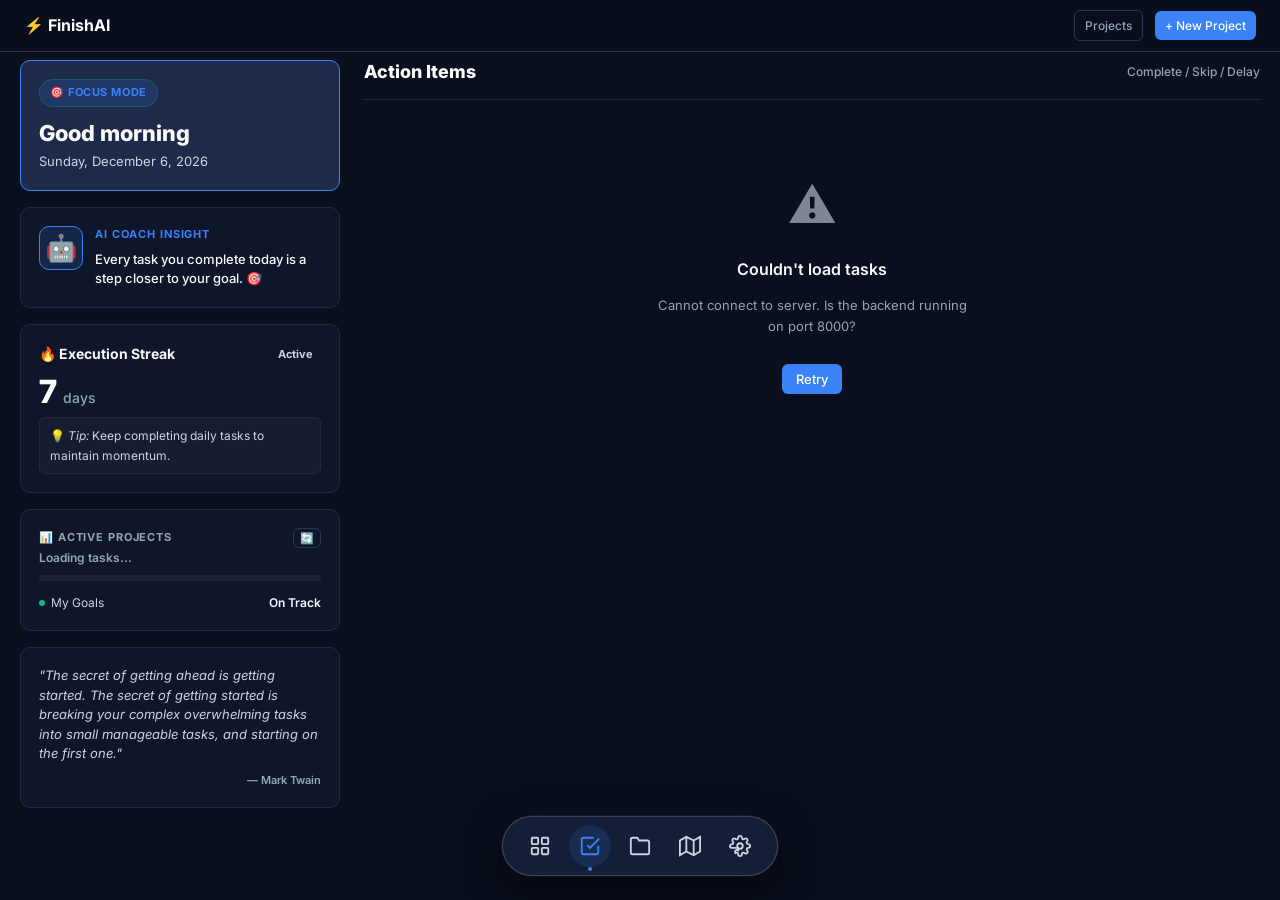
==== frontend/daily.html @ c92a13ca "Initial commit: FinishAI - Intelligent AI Execution Coach & Roadmap Platform" ====
<!DOCTYPE html>
<html lang="en">
<head>
  <meta charset="UTF-8" />
  <meta name="viewport" content="width=device-width, initial-scale=1.0" />
  <title>Today's Tasks — FinishAI</title>
  <meta name="description" content="FinishAI Focus Mode — complete today's tasks across all your projects." />
  <link rel="icon" type="image/png" href="img/logo.png" />
  <link rel="preconnect" href="https://fonts.googleapis.com" />
  <link href="https://fonts.googleapis.com/css2?family=Inter:wght@400;500;600;700;800;900&display=swap" rel="stylesheet" />
  <link rel="stylesheet" href="css/style.css?v=20260718_1" />
  <link rel="stylesheet" href="css/components.css?v=20260718_1" />
  <link rel="stylesheet" href="css/animations.css?v=20260718_1" />
  <style>
    @media (max-width: 992px) {
      .daily-2col {
        grid-template-columns: 1fr !important;
      }
    }
    .focus-badge {
      display: inline-flex;
      align-items: center;
      gap: 6px;
      padding: 4px 10px;
      border-radius: 99px;
      background: rgba(16, 185, 129, 0.1);
      border: 1px solid rgba(16, 185, 129, 0.25);
      font-size: 11px;
      font-weight: 700;
      color: var(--success);
      margin-bottom: 12px;
      letter-spacing: 0.05em;
    }
    .daily-task-card {
      background: #0F1629 !important;
      border: 1px solid #1E2A45 !important;
      border-radius: 10px;
      padding: 16px 20px;
      display: flex;
      align-items: center;
      gap: 14px;
      transition: transform 150ms ease, border-color 150ms ease, box-shadow 150ms ease;
    }
    .daily-task-card:hover {
      transform: translateY(-2px);
      border-color: #2D3748 !important;
      box-shadow: 0 4px 12px rgba(0, 0, 0, 0.25);
    }
    .daily-task-card.completed {
      opacity: 0.6;
    }
    .daily-task-card.skipped {
      opacity: 0.45;
    }
  </style>
</head>
<body>
  <!-- FIXED TOP BAR -->
  <header class="topbar-fixed">
    <a href="dashboard.html" class="topbar-brand">
      <span>⚡ FinishAI</span>
    </a>
    
    <div class="topbar-right">
      <a href="projects.html" class="btn btn-ghost btn-sm">Projects</a>
      <a href="dashboard.html" class="btn btn-primary btn-sm">+ New Project</a>
    </div>
  </header>

  <!-- FIXED BOTTOM DOCK -->
  <nav class="dock">
    <a href="dashboard.html" class="dock-item" data-label="Dashboard">
      <svg viewBox="0 0 24 24"><rect x="3" y="3" width="7" height="7" rx="1"/><rect x="14" y="3" width="7" height="7" rx="1"/><rect x="14" y="14" width="7" height="7" rx="1"/><rect x="3" y="14" width="7" height="7" rx="1"/></svg>
    </a>
    <a href="daily.html" class="dock-item active" data-label="Today">
      <svg viewBox="0 0 24 24"><path d="M9 11l3 3L22 4"/><path d="M21 12v7a2 2 0 0 1-2 2H5a2 2 0 0 1-2-2V5a2 2 0 0 1 2-2h11"/></svg>
    </a>
    <a href="projects.html" class="dock-item" data-label="Projects">
      <svg viewBox="0 0 24 24"><path d="M22 19a2 2 0 0 1-2 2H4a2 2 0 0 1-2-2V5a2 2 0 0 1 2-2h5l2 3h9a2 2 0 0 1 2 2z"/></svg>
    </a>
    <a href="roadmap.html" class="dock-item" data-label="Roadmap">
      <svg viewBox="0 0 24 24"><polygon points="1 6 1 22 8 18 16 22 23 18 23 2 16 6 8 2 1 6"/><line x1="8" y1="2" x2="8" y2="18"/><line x1="16" y1="6" x2="16" y2="22"/></svg>
    </a>
    <a href="#" class="dock-item" data-label="Settings" onclick="window.App.showToast('Coming soon!','Settings panel coming next.','info'); return false;">
      <svg viewBox="0 0 24 24"><circle cx="12" cy="12" r="3"/><path d="M19.4 15a1.65 1.65 0 0 0 .33 1.82l.06.06a2 2 0 0 1 0 2.83 2 2 0 0 1-2.83 0l-.06-.06a1.65 1.65 0 0 0-1.82-.33 1.65 1.65 0 0 0-1 1.51V21a2 2 0 0 1-2 2 2 2 0 0 1-2-2v-.09A1.65 1.65 0 0 0 9 19.4a1.65 1.65 0 0 0-1.82.33l-.06.06a2 2 0 0 1 0-2.83 2 2 0 0 1 2.83 0l.06-.06a1.65 1.65 0 0 0 .33-1.82 1.65 1.65 0 0 0-1.51-1H3a2 2 0 0 1-2-2 2 2 0 0 1 2-2h.09A1.65 1.65 0 0 0 4.6 9a1.65 1.65 0 0 0-.33-1.82l-.06-.06a2 2 0 0 1 0-2.83 2 2 0 0 1 2.83 0l.06.06a1.65 1.65 0 0 0 1.82.33H9a1.65 1.65 0 0 0 1-1.51V3a2 2 0 0 1 2-2 2 2 0 0 1 2 2v.09a1.65 1.65 0 0 0 1 1.51 1.65 1.65 0 0 0 1.82-.33l.06-.06a2 2 0 0 1 2.83 0 2 2 0 0 1 0 2.83l-.06.06a1.65 1.65 0 0 0-.33 1.82V9a1.65 1.65 0 0 0 1.51 1H21a2 2 0 0 1 2 2 2 2 0 0 1-2 2h-.09a1.65 1.65 0 0 0-1.51 1z"/></svg>
    </a>
  </nav>

  <!-- MAIN CONTENT -->
  <div class="main-content">
    <div class="page-content" style="max-width: 1360px;">

      <div style="display: grid; grid-template-columns: 320px 1fr; gap: 24px; align-items: start;" class="daily-2col">
        
        <!-- LEFT COLUMN: 320px fixed, 5 cards -->
        <div style="display: flex; flex-direction: column; gap: 16px; position: sticky; top: 72px;">
          
          <!-- Card 1 — Greeting -->
          <div class="card" style="background: var(--bg-elevated); border-color: var(--border-active); padding: 18px;">
            <div class="focus-badge mb-12" style="background: rgba(59, 130, 246, 0.15); color: var(--primary); padding: 4px 10px; border-radius: 99px; font-weight: 700; font-size: 11px; display: inline-block;">
              🎯 FOCUS MODE
            </div>
            <h1 id="daily-greeting" style="font-size: 22px; font-weight: 800; color: var(--text-primary); margin-bottom: 4px;">Good afternoon</h1>
            <div id="today-date" class="text-secondary" style="font-size: 13px;"></div>
          </div>

          <!-- Card 2 — AI Coach -->
          <div class="coach-card card" style="background: #0F1629; border: 1px solid #1E2A45; display: flex; gap: 12px; align-items: flex-start; padding: 18px;">
            <div class="coach-avatar" style="font-size: 26px; background: rgba(59, 130, 246, 0.15); width: 44px; height: 44px; border-radius: 10px; display: flex; align-items: center; justify-content: center; flex-shrink: 0;">🤖</div>
            <div>
              <div style="font-size: 11px; font-weight: 700; color: var(--primary); letter-spacing: 0.08em; text-transform: uppercase; margin-bottom: 6px;">AI COACH INSIGHT</div>
              <p id="motivation-message" style="color: var(--text-primary); font-size: 13px; line-height: 1.5; margin: 0; font-weight: 500;"></p>
            </div>
          </div>

          <!-- Card 3 — Streak -->
          <div class="card" style="background: #0F1629; border: 1px solid #1E2A45; padding: 18px;">
            <div class="flex items-center justify-between mb-8">
              <span style="font-size: 14px; font-weight: 700; color: var(--text-primary);">🔥 Execution Streak</span>
              <span class="badge badge-primary" style="font-weight: 700; font-size: 11px;">Active</span>
            </div>
            <div style="font-size: 32px; font-weight: 800; color: var(--text-primary); line-height: 1.1; margin-bottom: 8px;">
              7 <span style="font-size: 14px; font-weight: 500; color: var(--text-muted);">days</span>
            </div>
            <div style="font-size: 12px; color: var(--text-secondary); background: rgba(255,255,255,0.03); padding: 8px 10px; border-radius: 6px; border: 1px solid var(--border-subtle);">
              💡 <em>Tip:</em> Keep completing daily tasks to maintain momentum.
            </div>
          </div>

          <!-- Card 4 — Project Progress -->
          <div class="card" style="background: #0F1629; border: 1px solid #1E2A45; padding: 18px;">
            <div class="flex items-center justify-between mb-10">
              <span style="font-size: 11px; font-weight: 700; color: var(--text-muted); letter-spacing: 0.08em; text-transform: uppercase;">📊 ACTIVE PROJECTS</span>
              <button class="btn btn-ghost btn-sm" onclick="loadTodayTasks()" title="Refresh" style="padding: 2px 6px; font-size: 11px;">🔄</button>
            </div>
            <div id="daily-stats" style="font-size: 12px; font-weight: 600; color: var(--text-primary); margin-bottom: 8px;">
              <span class="text-muted">Loading tasks...</span>
            </div>
            <div class="progress-bar-container mb-12" style="background: rgba(255,255,255,0.05); height: 6px; border-radius: 99px; overflow: hidden;">
              <div class="progress-bar-fill" id="daily-progress-bar" style="width: 0%; background: linear-gradient(90deg, var(--primary), var(--purple)); height: 100%; transition: width 300ms ease;"></div>
            </div>
            <div style="display: flex; flex-direction: column; gap: 8px;">
              <div style="display: flex; align-items: center; justify-content: space-between; font-size: 12px;">
                <span style="color: var(--text-secondary); display: flex; align-items: center; gap: 6px;"><span style="width:6px;height:6px;border-radius:50%;background:var(--success);display:inline-block;"></span> My Goals</span>
                <span style="font-weight:600; color:var(--text-primary);">On Track</span>
              </div>
            </div>
          </div>

          <!-- Card 5 — Motivation Quote -->
          <div class="card" style="background: #0F1629; border: 1px solid #1E2A45; padding: 18px;">
            <p style="font-size: 13px; font-style: italic; color: var(--text-secondary); line-height: 1.5; margin: 0 0 8px 0;">
              "The secret of getting ahead is getting started. The secret of getting started is breaking your complex overwhelming tasks into small manageable tasks, and starting on the first one."
            </p>
            <div style="font-size: 11px; font-weight: 600; color: var(--text-muted); text-align: right;">— Mark Twain</div>
          </div>

        </div>

        <!-- RIGHT COLUMN: Today's Tasks List -->
        <div style="display: flex; flex-direction: column; gap: 16px; min-width: 0;">
          <div class="flex items-center justify-between mb-4 flex-wrap gap-8" style="border-bottom: 1px solid var(--border-subtle); padding-bottom: 16px;">
            <h2 style="font-size: 18px; font-weight: 800; color: var(--text-primary); margin: 0;">Action Items</h2>
            <span class="text-muted" style="font-size: 12px; font-weight: 500;">Complete / Skip / Delay</span>
          </div>

          <!-- TASKS LIST -->
          <div id="daily-tasks-container" class="flex flex-col gap-12">
            <div class="card" style="height: 70px;"></div>
            <div class="card" style="height: 70px;"></div>
          </div>

          <!-- SKIPPED / DELAYED MESSAGE -->
          <div id="skipped-message" style="display: none; margin-top: 16px;"></div>
        </div>

      </div>

    </div>
  </div>

  <!-- Celebration Overlay -->
  <div id="celebration-overlay" style="display: none; position: fixed; inset: 0; background: rgba(0,0,0,0.7); backdrop-filter: blur(8px); z-index: 9990; align-items: center; justify-content: center;"></div>

  <script src="js/api.js"></script>
  <script src="js/app.js"></script>
  <script src="js/daily.js"></script>
</body>
</html>
---- frontend/css/style.css ----
/* FinishAI — Global Design System & Styles (Linear.app Aesthetic + macOS Dock) */
@import url('https://fonts.googleapis.com/css2?family=Inter:wght@400;500;600;700;800;900&display=swap');

/* ─── EXACT COLORS & DESIGN TOKENS ────────────────────────────────────────── */
:root {
  --bg-page: #0A0F1E;
  --bg-card: #162038;
  --bg-elevated: #1D2A4A;
  --bg-hover: #25345A;
  --bg-active: #2D3E6B;
  --primary: #3B82F6;
  --purple: #8B5CF6;
  --success: #10B981;
  --warning: #F59E0B;
  --danger: #EF4444;
  --text-primary: #F8FAFC;
  --text-secondary: #CBD5E1;
  --text-muted: #94A3B8;
  --border-default: #283658;
  --border-subtle: #1D2846;
  --border-active: #3B82F6;

  /* Aliases & Gradients for backwards compatibility during migration */
  --bg-main: var(--bg-page);
  --bg-secondary: var(--bg-card);
  --bg-input: var(--bg-elevated);
  --border: var(--border-default);
  --border-hover: var(--border-active);
  --primary-dark: #2563EB;
  --primary-light: #60A5FA;
  --secondary: var(--purple);
  --gradient: linear-gradient(135deg, var(--primary), var(--purple));
  --gradient-hover: linear-gradient(135deg, #2563EB, #7C3AED);
  --gradient-text: linear-gradient(135deg, #60A5FA, #A78BFA);
  --gradient-warm: linear-gradient(135deg, var(--warning), var(--danger));
  --gradient-success: linear-gradient(135deg, var(--success), #059669);

  --success-bg: rgba(16, 185, 129, 0.15);
  --warning-bg: rgba(245, 158, 11, 0.15);
  --error-bg: rgba(239, 68, 68, 0.15);
  --info-bg: rgba(59, 130, 246, 0.15);
  --error: var(--danger);
  --info: var(--primary);

  --shadow: 0 8px 24px rgba(0, 0, 0, 0.35);
  --shadow-sm: 0 4px 12px rgba(0, 0, 0, 0.25);
  --shadow-lg: 0 16px 48px rgba(0, 0, 0, 0.5);

  --border-radius: 10px;
  --radius: 10px;

  --transition: all 150ms ease;
  --transition-fast: all 150ms ease;
}

/* ─── RESET & BASE ──────────────────────────────────────────────────────────── */
*, *::before, *::after {
  box-sizing: border-box;
  margin: 0;
  padding: 0;
}

html {
  scroll-behavior: smooth;
  font-size: 16px;
}

body {
  font-family: 'Inter', -apple-system, BlinkMacSystemFont, sans-serif;
  background-color: var(--bg-page);
  color: var(--text-primary);
  line-height: 1.6;
  min-height: 100vh;
  -webkit-font-smoothing: antialiased;
  -moz-osx-font-smoothing: grayscale;
  overflow-x: hidden;
}

img {
  max-width: 100%;
  display: block;
}

a {
  color: var(--primary);
  text-decoration: none;
  transition: var(--transition);
}

a:hover {
  color: var(--primary-light);
}

/* ─── TYPOGRAPHY ────────────────────────────────────────────────────────────── */
.section-label, .uppercase-label {
  font-size: 10px;
  font-weight: 600;
  letter-spacing: 0.08em;
  color: var(--text-muted);
  text-transform: uppercase;
}

body, p, .body-text {
  font-size: 13px;
  font-weight: 400;
  color: var(--text-secondary);
}

.content-text {
  font-size: 14px;
  font-weight: 500;
  color: #E2E8F0;
}

h1, h2, h3, h4, h5, h6 {
  font-weight: 600;
  color: var(--text-primary);
  line-height: 1.3;
}

h1 { font-size: 20px; }
h2 { font-size: 18px; }
h3 { font-size: 16px; }
h4 { font-size: 15px; }
h5, h6 { font-size: 14px; }

.stat-num, .number-bold, strong, b {
  font-weight: 700;
}

.text-gradient {
  background: var(--gradient-text);
  -webkit-background-clip: text;
  -webkit-text-fill-color: transparent;
  background-clip: text;
}

.text-primary { color: var(--text-primary) !important; }
.text-secondary { color: var(--text-secondary) !important; }
.text-muted { color: var(--text-muted) !important; }
.text-success { color: var(--success) !important; }
.text-warning { color: var(--warning) !important; }
.text-error { color: var(--danger) !important; }
.text-center { text-align: center; }

/* ─── TOP BAR (APPLY TO ALL PAGES) ─────────────────────────────────────────── */
.topbar, .topbar-fixed {
  position: fixed;
  top: 0; left: 0; right: 0;
  height: 52px;
  background: rgba(10, 15, 30, 0.92);
  backdrop-filter: blur(16px);
  -webkit-backdrop-filter: blur(16px);
  border-bottom: 1px solid var(--border-default);
  z-index: 99999 !important;
  padding: 0 24px;
  display: flex;
  justify-content: space-between;
  align-items: center;
}

.topbar-brand {
  font-family: 'Inter', sans-serif;
  font-weight: 700;
  font-size: 16px;
  color: #FFFFFF;
  display: flex;
  align-items: center;
  gap: 8px;
  text-decoration: none;
}

.topbar-right {
  display: flex;
  align-items: center;
  gap: 12px;
}

.avatar-circle {
  width: 32px;
  height: 32px;
  border-radius: 50%;
  background: var(--bg-hover);
  border: 1px solid #3B82F6;
  color: var(--text-primary);
  font-size: 13px;
  font-weight: 600;
  display: flex;
  align-items: center;
  justify-content: center;
  cursor: pointer;
}

/* ─── BOTTOM DOCK (APPLY TO ALL PAGES) ─────────────────────────────────────── */
.dock {
  position: fixed !important;
  bottom: 24px !important;
  left: 50% !important;
  transform: translateX(-50%) !important;
  background: rgba(22, 32, 56, 0.95) !important;
  backdrop-filter: blur(20px);
  -webkit-backdrop-filter: blur(20px);
  border: 1px solid rgba(255, 255, 255, 0.18) !important;
  border-radius: 99px !important;
  padding: 8px 16px !important;
  display: flex !important;
  align-items: center;
  gap: 8px !important;
  z-index: 99999 !important;
  box-shadow: 0 12px 36px rgba(0, 0, 0, 0.65), 0 0 0 1px rgba(255, 255, 255, 0.08) !important;
}

.dock-item {
  position: relative;
  width: 42px;
  height: 42px;
  display: flex;
  align-items: center;
  justify-content: center;
  border-radius: 50%;
  color: var(--text-secondary);
  transition: all 150ms ease;
  text-decoration: none;
}

.dock-item svg {
  width: 22px;
  height: 22px;
  stroke: currentColor;
  stroke-width: 2;
  fill: none;
}

.dock-item:hover {
  background: rgba(255, 255, 255, 0.1);
  color: #FFFFFF;
  transform: translateY(-2px);
}

.dock-item.active {
  background: rgba(59, 130, 246, 0.15);
  color: var(--primary);
}

.dock-item.active::after {
  content: '';
  position: absolute;
  bottom: -4px;
  left: 50%;
  transform: translateX(-50%);
  width: 4px;
  height: 4px;
  background: var(--primary);
  border-radius: 50%;
}

.dock-item::before {
  content: attr(data-label);
  position: absolute;
  bottom: calc(100% + 8px);
  left: 50%;
  transform: translateX(-50%);
  background: var(--border-default);
  color: var(--text-primary);
  font-size: 12px;
  font-weight: 500;
  padding: 4px 8px;
  border-radius: 6px;
  white-space: nowrap;
  pointer-events: none;
  opacity: 0;
  transition: opacity 150ms ease;
  border: 1px solid #2D3748;
}

.dock-item:hover::before {
  opacity: 1;
}

/* ─── PAGE CONTENT PADDING & LAYOUT ────────────────────────────────────────── */
.app-layout {
  display: block;
  min-height: 100vh;
}

.main-content {
  min-height: 100vh;
  display: flex;
  flex-direction: column;
}

.page-content {
  padding-top: 60px;
  padding-bottom: 80px;
  max-width: 1000px;
  width: 100%;
  margin: 0 auto;
  padding-left: 20px;
  padding-right: 20px;
}

.container {
  max-width: 1000px;
  margin: 0 auto;
  padding: 0 20px;
}

/* ─── CARDS (APPLY EVERYWHERE) ─────────────────────────────────────────────── */
.card {
  background: var(--bg-card);
  border: 1px solid var(--border-default);
  border-radius: 10px;
  padding: 16px 20px;
  transition: border-color 150ms ease;
}

.card:hover {
  border-color: #2D3748;
}

/* ─── BUTTONS ──────────────────────────────────────────────────────────────── */
.btn {
  display: inline-flex;
  align-items: center;
  justify-content: center;
  gap: 6px;
  border-radius: 6px;
  font-family: 'Inter', sans-serif;
  font-size: 13px;
  font-weight: 500;
  cursor: pointer;
  transition: all 150ms ease;
  white-space: nowrap;
  text-decoration: none;
}

.btn-primary {
  background: var(--primary);
  color: white;
  border: none;
  padding: 7px 14px;
}

.btn-primary:hover {
  background: #2563EB;
  color: white;
}

.btn-ghost {
  background: transparent;
  color: var(--text-muted);
  border: 1px solid var(--border-default);
  padding: 6px 12px;
}

.btn-ghost:hover {
  color: var(--text-secondary);
  border-color: #2D3748;
  background: var(--bg-card);
}

.btn-secondary {
  background: var(--bg-elevated);
  color: var(--text-primary);
  border: 1px solid var(--border-default);
  padding: 6px 12px;
}

.btn-secondary:hover {
  background: var(--bg-hover);
  border-color: #2D3748;
  color: var(--text-primary);
}

.btn-danger {
  background: transparent;
  color: var(--danger);
  border: 1px solid #2D1515;
  padding: 6px 12px;
}

.btn-danger:hover {
  background: #2D1515;
  color: var(--danger);
}

.btn-sm {
  padding: 5px 10px;
  font-size: 12px;
}

.btn-icon {
  padding: 6px;
  border-radius: 6px;
  background: transparent;
  border: 1px solid var(--border-default);
  color: var(--text-muted);
  cursor: pointer;
  transition: var(--transition);
}

.btn-icon:hover {
  background: var(--bg-hover);
  color: var(--text-primary);
  border-color: #2D3748;
}

/* ─── FORMS & UTILITIES ─────────────────────────────────────────────────────── */
.form-group {
  display: flex;
  flex-direction: column;
  gap: 6px;
}

.form-label {
  font-size: 12px;
  font-weight: 500;
  color: var(--text-secondary);
}

.form-input, .form-textarea, .form-select {
  background: var(--bg-elevated);
  border: 1px solid var(--border-default);
  border-radius: 6px;
  padding: 10px 14px;
  color: var(--text-primary);
  font-family: 'Inter', sans-serif;
  font-size: 13px;
  transition: border-color 150ms ease;
  width: 100%;
  outline: none;
}

.form-input:focus, .form-textarea:focus, .form-select:focus {
  border-color: var(--primary);
}

.form-input::placeholder, .form-textarea::placeholder {
  color: var(--text-muted);
}

.form-textarea {
  resize: vertical;
  min-height: 90px;
  line-height: 1.5;
}

/* ─── BADGES / STATUS CHIPS ─────────────────────────────────────────────────── */
.badge {
  display: inline-flex;
  align-items: center;
  gap: 4px;
  padding: 3px 8px;
  border-radius: 4px;
  font-size: 11px;
  font-weight: 500;
}

.badge-personal { background: #1A1A3E; color: var(--purple); }
.badge-study { background: #0F2E1E; color: var(--success); }
.badge-work { background: #1E2A0F; color: #84CC16; }
.badge-on_track, .badge-success { background: #0F2E1E; color: var(--success); }
.badge-behind, .badge-error { background: #2E0F0F; color: var(--danger); }
.badge-at_risk, .badge-warning { background: #2E1E0F; color: var(--warning); }
.badge-muted { background: var(--bg-elevated); color: var(--text-muted); }

/* ─── GRID & LAYOUT UTILITIES ───────────────────────────────────────────────── */
.flex { display: flex; }
.flex-col { flex-direction: column; }
.items-center { align-items: center; }
.justify-between { justify-content: space-between; }
.justify-center { justify-content: center; }
.flex-1 { flex: 1; }
.flex-wrap { flex-wrap: wrap; }
.gap-4 { gap: 4px; }
.gap-8 { gap: 8px; }
.gap-10 { gap: 10px; }
.gap-12 { gap: 12px; }
.gap-16 { gap: 16px; }

.grid-2 { display: grid; grid-template-columns: repeat(2, 1fr); gap: 12px; }
.grid-3 { display: grid; grid-template-columns: repeat(3, 1fr); gap: 12px; }
.grid-4 { display: grid; grid-template-columns: repeat(4, 1fr); gap: 10px; }

.mb-4 { margin-bottom: 4px; }
.mb-8 { margin-bottom: 8px; }
.mb-12 { margin-bottom: 12px; }
.mb-16 { margin-bottom: 16px; }
.mb-24 { margin-bottom: 24px; }
.mt-4 { margin-top: 4px; }
.mt-8 { margin-top: 8px; }
.mt-12 { margin-top: 12px; }
.mt-16 { margin-top: 16px; }

/* ─── PROGRESS BAR ──────────────────────────────────────────────────────────── */
.progress-bar-container {
  width: 100%;
  height: 4px;
  background: var(--border-default);
  border-radius: 2px;
  overflow: hidden;
}

.progress-bar-fill {
  height: 100%;
  border-radius: 2px;
  background: var(--primary);
  transition: width 150ms ease;
}

/* ─── TOASTS & MODALS ───────────────────────────────────────────────────────── */
.toast-container {
  position: fixed;
  bottom: 80px;
  right: 20px;
  display: flex;
  flex-direction: column;
  gap: 8px;
  z-index: 9999;
}

.toast {
  background: var(--bg-card);
  border: 1px solid var(--border-default);
  border-radius: 8px;
  padding: 12px 16px;
  display: flex;
  align-items: center;
  gap: 10px;
  box-shadow: var(--shadow);
  font-size: 13px;
  color: var(--text-primary);
}

.modal-overlay {
  position: fixed;
  inset: 0;
  background: rgba(10, 15, 30, 0.8);
  backdrop-filter: blur(8px);
  -webkit-backdrop-filter: blur(8px);
  display: flex;
  align-items: center;
  justify-content: center;
  z-index: 1000;
  padding: 20px;
}

.modal {
  background: var(--bg-card);
  border: 1px solid var(--border-default);
  border-radius: 12px;
  padding: 24px;
  width: 100%;
  max-width: 500px;
  box-shadow: var(--shadow-lg);
}

.modal-header {
  display: flex;
  justify-content: space-between;
  align-items: center;
  border-bottom: 1px solid var(--border-subtle);
  padding-bottom: 12px;
  margin-bottom: 16px;
}

.modal-title {
  font-size: 16px;
  font-weight: 600;
  color: var(--text-primary);
}

.modal-close {
  background: none;
  border: none;
  color: var(--text-muted);
  cursor: pointer;
  font-size: 16px;
}

.modal-close:hover { color: var(--text-primary); }

/* ─── RESPONSIVE ────────────────────────────────────────────────────────────── */
@media (max-width: 768px) {
  .grid-2, .grid-3, .grid-4 { grid-template-columns: 1fr; }
  .page-content { padding-left: 14px; padding-right: 14px; }
  .topbar { padding: 0 14px; }
}
---- frontend/css/components.css ----
/* FinishAI — Components CSS (Linear.app Aesthetic) */
/* Cards, modals, task items, alerts, checkboxes, tabs, timeline, resources */

/* ─── STAT CARDS ────────────────────────────────────────────────────────────── */
.stat-card {
  background: var(--bg-card);
  border: 1px solid var(--border-default);
  border-radius: 10px;
  padding: 14px 16px;
  display: flex;
  align-items: center;
  gap: 12px;
  transition: var(--transition);
}

.stat-card:hover {
  border-color: #2D3748;
}

.stat-card-compact {
  padding: 10px 14px;
  border-radius: 8px;
  background: var(--bg-card);
  border: 1px solid var(--border-subtle);
  display: flex;
  flex-direction: column;
  align-items: flex-start;
  gap: 4px;
}

.stat-icon-box {
  width: 34px;
  height: 34px;
  border-radius: 8px;
  background: var(--bg-elevated);
  display: flex;
  align-items: center;
  justify-content: center;
  font-size: 18px;
  flex-shrink: 0;
}

.stat-number, .stat-value {
  font-size: 24px;
  font-weight: 700;
  color: var(--text-primary);
  line-height: 1.1;
}

.stat-card-compact .stat-number, .stat-card-compact .stat-value {
  font-size: 18px;
}

.stat-label {
  font-size: 11px;
  font-weight: 600;
  color: var(--text-muted);
  text-transform: uppercase;
  letter-spacing: 0.05em;
}

.stat-card-compact .stat-label {
  font-size: 10px;
}

/* ─── PROJECT CARDS (GRID) ──────────────────────────────────────────────────── */
.project-card {
  background: var(--bg-card);
  border: 1px solid var(--border-default);
  border-radius: 10px;
  padding: 20px;
  cursor: pointer;
  transition: var(--transition);
  display: flex;
  flex-direction: column;
  gap: 14px;
  position: relative;
  overflow: hidden;
}

.project-card:hover {
  background: var(--bg-hover);
  border-color: #2D3748;
}

.project-card-header {
  display: flex;
  align-items: flex-start;
  justify-content: space-between;
  gap: 12px;
}

.project-card-emoji {
  font-size: 1.6rem;
  width: 44px;
  height: 44px;
  display: flex;
  align-items: center;
  justify-content: center;
  background: var(--bg-elevated);
  border-radius: 8px;
  border: 1px solid var(--border-subtle);
  flex-shrink: 0;
}

.project-card-title {
  font-size: 15px;
  font-weight: 600;
  color: var(--text-primary);
  line-height: 1.3;
}

.project-card-meta {
  display: flex;
  align-items: center;
  gap: 8px;
  margin-top: 4px;
  flex-wrap: wrap;
}

.project-card-footer {
  display: flex;
  align-items: center;
  justify-content: space-between;
  gap: 8px;
  padding-top: 12px;
  border-top: 1px solid var(--border-subtle);
  font-size: 12px;
  color: var(--text-muted);
}

/* ─── TABS ──────────────────────────────────────────────────────────────────── */
.tab-nav, .tabs-header {
  display: flex;
  gap: 16px;
  border-bottom: 1px solid var(--border-subtle);
  margin-top: 14px;
  margin-bottom: 16px;
}

.tab-btn, .tab-item {
  padding: 10px 16px;
  font-size: 13px;
  font-weight: 500;
  color: var(--text-muted);
  border-bottom: 2px solid transparent;
  background: transparent;
  cursor: pointer;
  border-top: none;
  border-left: none;
  border-right: none;
  transition: var(--transition);
}

.tab-btn:hover, .tab-item:hover {
  color: var(--text-secondary);
}

.tab-btn.active, .tab-item.active {
  color: var(--text-primary);
  border-bottom: 2px solid var(--primary);
}

.tab-panel {
  display: none;
}

.tab-panel.active {
  display: block;
}

/* ─── MILESTONE CARDS (LINEAR STYLE) ────────────────────────────────────────── */
.milestone-card {
  background: var(--bg-card);
  border: 1px solid var(--border-default);
  border-radius: 10px;
  margin-bottom: 16px;
  padding: 20px 24px;
  overflow: hidden;
  transition: var(--transition);
}

.btn-open-resource {
  font-weight: 600;
  color: #3B82F6 !important;
  text-decoration: none;
  transition: var(--transition);
}
.btn-open-resource:hover {
  text-decoration: underline !important;
  color: #60A5FA !important;
}

.milestone-header {
  padding: 14px 16px;
  display: flex;
  align-items: center;
  justify-content: space-between;
  gap: 10px;
  cursor: pointer;
  transition: var(--transition);
}

.milestone-header:hover {
  background: var(--bg-hover);
}

.milestone-header-left {
  display: flex;
  align-items: center;
  gap: 10px;
  flex: 1;
}

.milestone-number {
  width: 22px;
  height: 22px;
  border-radius: 50%;
  background: var(--bg-hover);
  border: 1px solid #2D3748;
  font-size: 11px;
  font-weight: 600;
  color: var(--text-secondary);
  display: flex;
  align-items: center;
  justify-content: center;
  flex-shrink: 0;
}

.milestone-title {
  font-size: 14px;
  font-weight: 600;
  color: var(--text-primary);
}

.milestone-header-right {
  display: flex;
  align-items: center;
  gap: 12px;
  font-size: 12px;
}

.milestone-date {
  color: var(--text-muted);
}

.milestone-progress-text {
  color: var(--primary);
  font-weight: 600;
}

.milestone-arrow {
  font-size: 14px;
  color: var(--text-muted);
  transition: transform 150ms ease;
}

.milestone-progress-bar {
  height: 2px;
  background: var(--border-default);
  margin: 0 16px;
  overflow: hidden;
}

.milestone-progress-fill {
  height: 100%;
  background: var(--primary);
  transition: width 150ms ease;
}

.milestone-tasks, .milestone-expanded {
  padding: 14px 16px;
  border-top: 1px solid var(--border-subtle);
  display: none;
  flex-direction: column;
  gap: 12px;
}

.milestone-tasks.open, .milestone-expanded.open {
  display: flex;
}

/* ─── RESOURCES AS ROWS ─────────────────────────────────────────────────────── */
.resource-row {
  padding: 8px 0;
  border-bottom: 1px solid #0A0F1E;
  display: flex;
  align-items: center;
  justify-content: space-between;
  gap: 8px;
}

.resource-row:last-child {
  border-bottom: none;
}

.resource-left {
  display: flex;
  align-items: flex-start;
  gap: 8px;
  flex: 1;
}

.resource-type-icon {
  font-size: 14px;
  margin-top: 2px;
  flex-shrink: 0;
}

.resource-name {
  font-size: 13px;
  font-weight: 500;
  color: #E2E8F0;
}

.resource-desc {
  font-size: 12px;
  color: var(--text-muted);
  margin-top: 2px;
}

.resource-link-btn {
  font-size: 12px;
  color: var(--primary);
  font-weight: 500;
  cursor: pointer;
  white-space: nowrap;
}

.resource-link-btn:hover {
  text-decoration: underline;
}

/* ─── CHECKPOINTS, TIPS, WARNINGS ───────────────────────────────────────────── */
.checkpoint-box {
  margin-top: 10px;
  border-left: 2px solid var(--success);
  padding-left: 10px;
  display: flex;
  flex-direction: column;
  gap: 4px;
}

.tip-row {
  font-size: 13px;
  color: var(--text-secondary);
  padding: 4px 0;
}

.warning-row {
  font-size: 13px;
  color: var(--warning);
  padding: 4px 0;
}

/* ─── TASKS AS ROWS (LINEAR STYLE) ─────────────────────────────────────────── */
.task-item, .task-row {
  padding: 10px 0;
  border-bottom: 1px solid #0A0F1E;
  display: flex;
  align-items: center;
  justify-content: space-between;
  gap: 10px;
  transition: var(--transition);
}

.task-item:last-child, .task-row:last-child {
  border-bottom: none;
}

.task-checkbox {
  width: 16px;
  height: 16px;
  border: 1.5px solid #2D3748;
  border-radius: 4px;
  background: transparent;
  cursor: pointer;
  display: flex;
  align-items: center;
  justify-content: center;
  flex-shrink: 0;
  transition: var(--transition);
}

.task-checkbox:hover {
  border-color: var(--primary);
}

.task-checkbox.checked {
  background: var(--primary);
  border-color: var(--primary);
}

.task-checkbox.checked::after {
  content: '✓';
  color: white;
  font-size: 11px;
  font-weight: 700;
}

.task-name {
  flex: 1;
  font-size: 14px;
  font-weight: 500;
  color: #E2E8F0;
}

.task-item.completed .task-name, .task-row.completed .task-name {
  text-decoration: line-through;
  color: var(--text-muted);
}

.task-meta {
  display: flex;
  align-items: center;
  gap: 8px;
  font-size: 12px;
  color: var(--text-muted);
  flex-shrink: 0;
}

.priority-dot {
  width: 6px;
  height: 6px;
  border-radius: 50%;
  flex-shrink: 0;
}
.priority-dot.high { background: var(--danger); }
.priority-dot.medium { background: var(--warning); }
.priority-dot.low { background: var(--text-muted); }

.task-actions {
  display: flex;
  align-items: center;
  gap: 4px;
}

.task-action-btn {
  background: transparent;
  color: var(--text-muted);
  border: 1px solid var(--border-subtle);
  border-radius: 4px;
  padding: 3px 8px;
  font-size: 11px;
  font-weight: 500;
  cursor: pointer;
  transition: var(--transition);
}

.task-action-btn:hover {
  background: var(--bg-hover);
  color: var(--text-primary);
  border-color: #2D3748;
}

.task-action-btn.done { color: var(--success); }
.task-action-btn.delay { color: var(--warning); }

/* ─── PROGRESS CIRCLE (44px compact header version) ────────────────────────── */
.progress-circle {
  position: relative;
  width: 44px;
  height: 44px;
  display: flex;
  align-items: center;
  justify-content: center;
  flex-shrink: 0;
}

.progress-circle svg {
  transform: rotate(-90deg);
  width: 44px;
  height: 44px;
}

.progress-circle-bg {
  fill: none;
  stroke: var(--border-default);
  stroke-width: 3;
}

.progress-circle-fill {
  fill: none;
  stroke: var(--primary);
  stroke-width: 3;
  stroke-linecap: round;
  transition: stroke-dashoffset 300ms ease;
}

.progress-circle-text {
  position: absolute;
  inset: 0;
  display: flex;
  align-items: center;
  justify-content: center;
  font-size: 12px;
  font-weight: 700;
  color: var(--text-primary);
}

/* ─── CHAT CARD (DASHBOARD) ─────────────────────────────────────────────────── */
.chat-card {
  background: var(--bg-card);
  border: 1px solid var(--border-default);
  border-radius: 12px;
  overflow: hidden;
}

.chat-header {
  height: 48px;
  padding: 0 16px;
  border-bottom: 1px solid var(--border-subtle);
  display: flex;
  align-items: center;
  justify-content: space-between;
}

.chat-header-left {
  display: flex;
  align-items: center;
  gap: 8px;
  font-size: 13px;
  color: var(--text-primary);
  font-weight: 500;
}

.dot-green {
  width: 6px;
  height: 6px;
  border-radius: 50%;
  background: var(--success);
}

.chat-header-right-pill {
  background: var(--border-subtle);
  color: var(--text-secondary);
  font-size: 12px;
  border-radius: 20px;
  padding: 4px 10px;
  display: flex;
  align-items: center;
  gap: 4px;
}

.chat-messages {
  padding: 16px;
  min-height: 140px;
  max-height: 420px;
  overflow-y: auto;
  display: flex;
  flex-direction: column;
  gap: 12px;
}

.chat-bubble {
  display: flex;
  gap: 10px;
  max-width: 85%;
}

.chat-bubble.bot {
  align-self: flex-start;
}

.chat-bubble.user {
  margin-left: auto;
  flex-direction: row-reverse;
}

.bubble-avatar {
  width: 28px;
  height: 28px;
  border-radius: 50%;
  background: var(--bg-hover);
  border: 1px solid var(--primary);
  display: flex;
  align-items: center;
  justify-content: center;
  font-size: 14px;
  flex-shrink: 0;
}

.bubble-text {
  padding: 12px 16px;
  font-size: 14px;
  line-height: 1.6;
  border-radius: 12px;
}

.chat-bubble.bot .bubble-text {
  background: var(--border-subtle);
  border: 1px solid var(--border-default);
  border-radius: 2px 12px 12px 12px;
  color: #E2E8F0;
}

.chat-bubble.user .bubble-text {
  background: #1E3A5F;
  border: 1px solid #2563EB;
  border-radius: 12px 2px 12px 12px;
  color: var(--text-primary);
}

.chat-input-bar {
  height: 52px;
  border-top: 1px solid var(--border-subtle);
  padding: 0 12px;
  display: flex;
  align-items: center;
  gap: 8px;
}

.chat-input {
  flex: 1;
  background: transparent;
  border: none;
  outline: none;
  font-size: 14px;
  color: var(--text-primary);
  font-family: 'Inter', sans-serif;
}

.chat-input::placeholder {
  color: #475569;
}

.chat-send-btn {
  width: 32px;
  height: 32px;
  border-radius: 50%;
  background: var(--primary);
  color: white;
  border: none;
  display: flex;
  align-items: center;
  justify-content: center;
  cursor: pointer;
  transition: background 150ms ease;
}

.chat-send-btn:hover {
  background: #2563EB;
}

/* Chips Container inside chat */
.chat-chips {
  display: flex;
  gap: 10px;
  flex-wrap: wrap;
  padding: 6px 16px 14px 16px;
}

.chip, .chat-chip {
  padding: 8px 16px !important;
  background: rgba(59, 130, 246, 0.18) !important;
  border: 1px solid rgba(59, 130, 246, 0.45) !important;
  border-radius: 99px !important;
  font-size: 13px !important;
  font-weight: 600 !important;
  color: #F8FAFC !important;
  cursor: pointer !important;
  transition: all 150ms ease !important;
  box-shadow: 0 2px 6px rgba(0, 0, 0, 0.25);
}

.chip:hover, .chat-chip:hover {
  background: var(--primary) !important;
  border-color: var(--primary) !important;
  color: #FFFFFF !important;
  transform: translateY(-2px);
  box-shadow: 0 4px 14px rgba(59, 130, 246, 0.4);
}

/* ─── TIMELINE (ROADMAP & PROJECT) ──────────────────────────────────────────── */
.timeline {
  position: relative;
  padding-left: 24px;
}

.timeline::before {
  content: '';
  position: absolute;
  left: 8px;
  top: 0;
  bottom: 0;
  width: 2px;
  background: var(--border-default);
}

.timeline-item {
  position: relative;
  margin-bottom: 20px;
}

.timeline-dot {
  position: absolute;
  left: -20px;
  top: 4px;
  width: 12px;
  height: 12px;
  border-radius: 50%;
  border: 2px solid var(--border-default);
  background: var(--bg-page);
  transition: var(--transition);
}

.timeline-dot.completed {
  background: var(--success);
  border-color: var(--success);
}

.timeline-dot.active {
  background: var(--primary);
  border-color: var(--primary);
}

/* ─── COACH MESSAGE & NEXT ACTION ───────────────────────────────────────────── */
.coach-card {
  background: var(--bg-card);
  border: 1px solid var(--border-default);
  border-radius: 10px;
  padding: 16px 20px;
  display: flex;
  gap: 12px;
  align-items: flex-start;
}

.coach-avatar {
  width: 32px;
  height: 32px;
  border-radius: 50%;
  background: var(--bg-hover);
  border: 1px solid var(--primary);
  display: flex;
  align-items: center;
  justify-content: center;
  font-size: 16px;
  flex-shrink: 0;
}

.next-action-card {
  background: var(--bg-card);
  border: 1px solid var(--border-active);
  border-radius: 10px;
  padding: 16px 20px;
  color: var(--text-primary);
}

/* ─── EMPTY STATE ───────────────────────────────────────────────────────────── */
.empty-state {
  text-align: center;
  padding: 48px 20px;
  display: flex;
  flex-direction: column;
  align-items: center;
  gap: 12px;
}

.empty-state-icon {
  font-size: 3rem;
  opacity: 0.6;
}

.empty-state-title {
  font-size: 16px;
  font-weight: 600;
  color: var(--text-primary);
}

.empty-state-subtitle {
  color: var(--text-muted);
  font-size: 13px;
  max-width: 320px;
}

/* ─── FILTER TABS (PROJECTS PAGE) ───────────────────────────────────────────── */
.filter-tabs {
  display: flex;
  gap: 8px;
  flex-wrap: wrap;
}

.filter-tab {
  padding: 6px 14px;
  border-radius: 6px;
  font-size: 12px;
  font-weight: 500;
  border: 1px solid var(--border-default);
  background: transparent;
  color: var(--text-muted);
  cursor: pointer;
  transition: var(--transition);
}

.filter-tab:hover {
  color: var(--text-primary);
  background: var(--bg-card);
}

.filter-tab.active {
  background: var(--primary);
  color: white;
  border-color: var(--primary);
}
---- frontend/css/animations.css ----
/* FinishAI — Animations CSS (Linear.app Minimalist) */
/* Clean, subtle, 150ms transitions only. No heavy animations or gradient orbs. */

@keyframes fadeIn {
  from { opacity: 0; }
  to { opacity: 1; }
}

@keyframes fadeOut {
  from { opacity: 1; }
  to { opacity: 0; }
}

@keyframes fadeUp {
  from {
    opacity: 0;
    transform: translateY(8px);
  }
  to {
    opacity: 1;
    transform: translateY(0);
  }
}

@keyframes spin {
  from { transform: rotate(0deg); }
  to { transform: rotate(360deg); }
}

.fade-in {
  animation: fadeIn 150ms ease forwards;
}

.fade-up {
  animation: fadeUp 150ms ease forwards;
}

.spin {
  animation: spin 1s linear infinite;
}

.reveal {
  opacity: 1; /* disabled scroll reveal delays for fast linear feel */
  transform: none;
}

.reveal.visible {
  opacity: 1;
  transform: none;
}

.loader {
  width: 20px;
  height: 20px;
  border: 2px solid var(--border-default);
  border-top-color: var(--primary);
  border-radius: 50%;
  animation: spin 0.8s linear infinite;
}
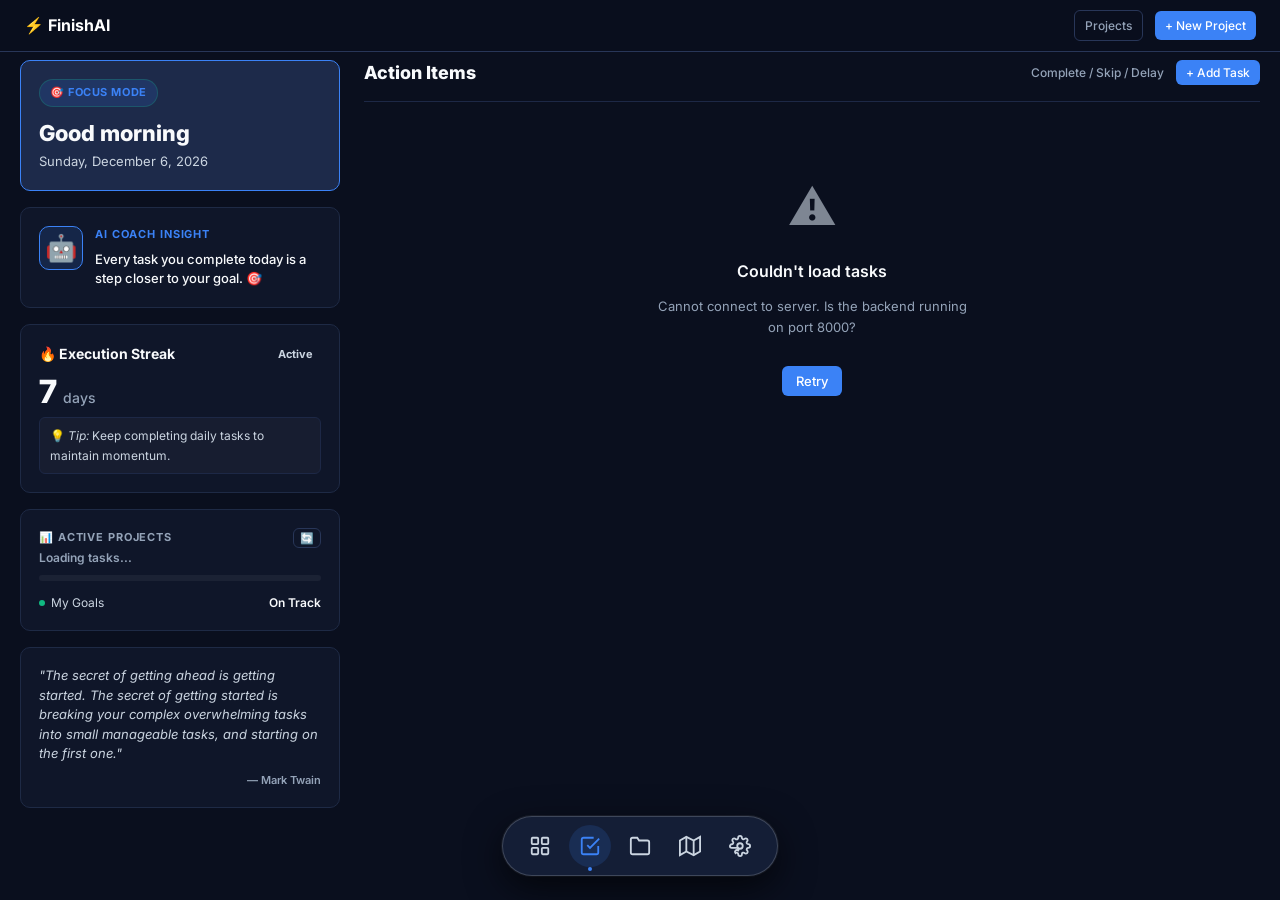
==== commit 0afe14bc: "Add manual task modal on Today screen and fix manual project option with full AI analysis integratio" ====
--- a/frontend/daily.html
+++ b/frontend/daily.html
@@ -63,7 +63,7 @@
     
     <div class="topbar-right">
       <a href="projects.html" class="btn btn-ghost btn-sm">Projects</a>
-      <a href="dashboard.html" class="btn btn-primary btn-sm">+ New Project</a>
+      <a href="projects.html" class="btn btn-primary btn-sm">+ New Project</a>
     </div>
   </header>
 
@@ -161,7 +161,10 @@
         <div style="display: flex; flex-direction: column; gap: 16px; min-width: 0;">
           <div class="flex items-center justify-between mb-4 flex-wrap gap-8" style="border-bottom: 1px solid var(--border-subtle); padding-bottom: 16px;">
             <h2 style="font-size: 18px; font-weight: 800; color: var(--text-primary); margin: 0;">Action Items</h2>
-            <span class="text-muted" style="font-size: 12px; font-weight: 500;">Complete / Skip / Delay</span>
+            <div class="flex items-center gap-12">
+              <span class="text-muted" style="font-size: 12px; font-weight: 500;">Complete / Skip / Delay</span>
+              <button class="btn btn-primary btn-sm" onclick="openManualTaskModal()">+ Add Task</button>
+            </div>
           </div>
 
           <!-- TASKS LIST -->
@@ -178,6 +181,50 @@
 
     </div>
   </div>
+
+  <!-- MANUAL TASK MODAL -->
+  <div id="manual-task-modal" style="display: none;">
+    <div class="modal-overlay" onclick="if(event.target===this)closeManualTaskModal()">
+      <div class="modal">
+        <div class="modal-header">
+          <h3 class="modal-title">Add Manual Action Item</h3>
+          <button class="modal-close" onclick="closeManualTaskModal()">✕</button>
+        </div>
+        <div class="flex flex-col gap-12">
+          <div class="form-group">
+            <label class="form-label">Task Title</label>
+            <input type="text" class="form-input" id="mt-title" placeholder="e.g. Complete math exercises" />
+          </div>
+          <div class="form-group">
+            <label class="form-label">Select Project</label>
+            <select class="form-select" id="mt-project"></select>
+          </div>
+          <div class="grid-2 gap-12">
+            <div class="form-group">
+              <label class="form-label">Due Date</label>
+              <input type="date" class="form-input" id="mt-date" />
+            </div>
+            <div class="form-group">
+              <label class="form-label">Duration (Minutes)</label>
+              <input type="number" class="form-input" id="mt-mins" value="45" min="5" max="480" step="5" />
+            </div>
+          </div>
+          <div class="form-group">
+            <label class="form-label">Priority</label>
+            <select class="form-select" id="mt-priority">
+              <option value="high">High Priority</option>
+              <option value="medium" selected>Medium Priority</option>
+              <option value="low">Low Priority</option>
+            </select>
+          </div>
+          <button class="btn btn-primary mt-12" id="mt-submit" onclick="submitManualTask()" style="width: 100%;">
+            Save Action Item →
+          </button>
+        </div>
+      </div>
+    </div>
+  </div>
+  <!-- /MANUAL TASK MODAL -->
 
   <!-- Celebration Overlay -->
   <div id="celebration-overlay" style="display: none; position: fixed; inset: 0; background: rgba(0,0,0,0.7); backdrop-filter: blur(8px); z-index: 9990; align-items: center; justify-content: center;"></div>
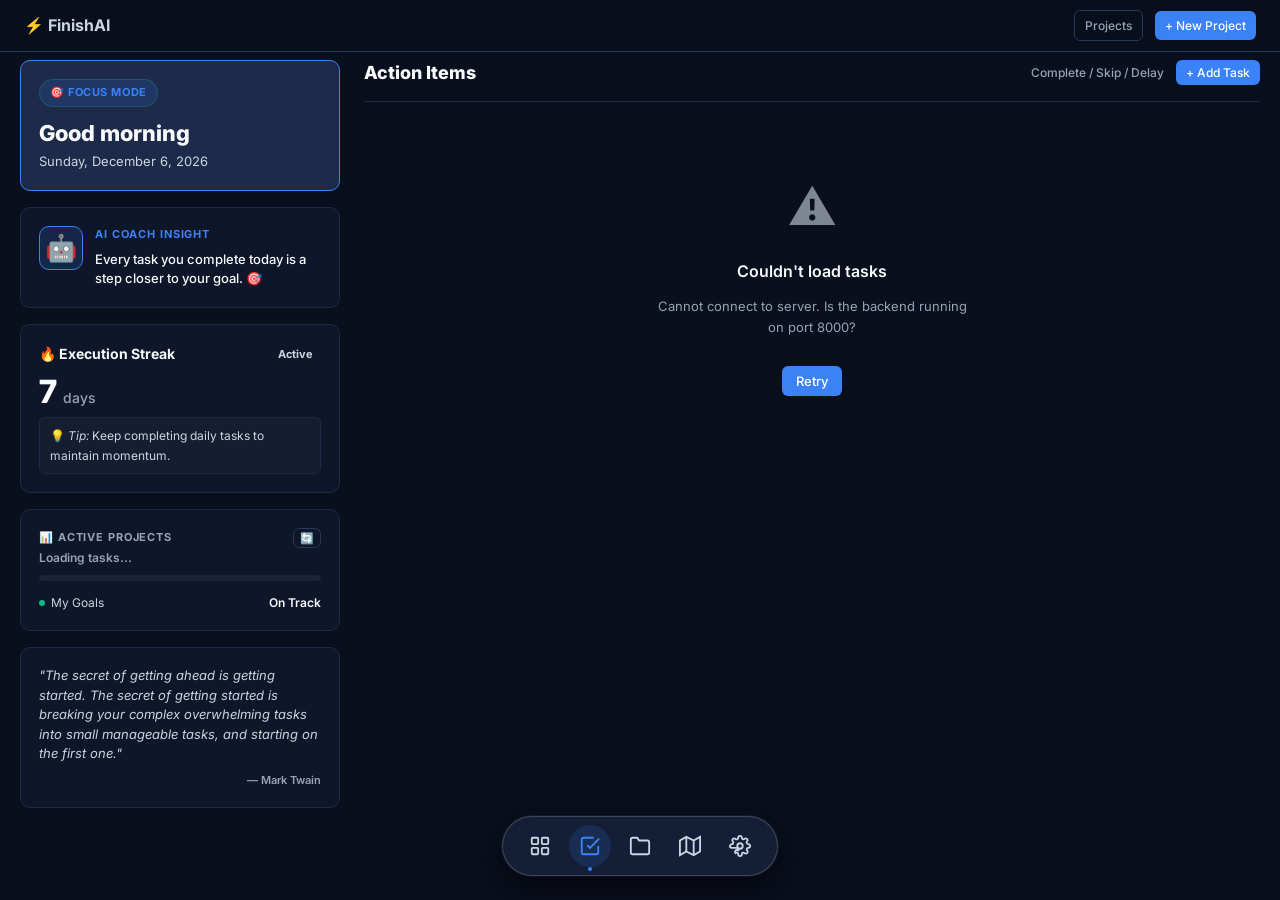
==== commit 85a0fb9f: "Update logo sizes, wrap FinishAI topbar link to index.html across all pages, and add live Vercel URL" ====
--- a/frontend/daily.html
+++ b/frontend/daily.html
@@ -57,7 +57,7 @@
 <body>
   <!-- FIXED TOP BAR -->
   <header class="topbar-fixed">
-    <a href="dashboard.html" class="topbar-brand">
+    <a href="index.html" style="text-decoration:none; color:inherit;" class="topbar-brand">
       <span>⚡ FinishAI</span>
     </a>
     
--- a/frontend/css/style.css
+++ b/frontend/css/style.css
@@ -580,6 +580,9 @@
 
 .modal-close:hover { color: var(--text-primary); }
 
+.logo { width: 80px; height: 80px; }
+.app-logo-icon { width: 28px; height: 28px; border-radius: 6px; }
+
 /* ─── RESPONSIVE ────────────────────────────────────────────────────────────── */
 @media (max-width: 768px) {
   .grid-2, .grid-3, .grid-4 { grid-template-columns: 1fr; }
